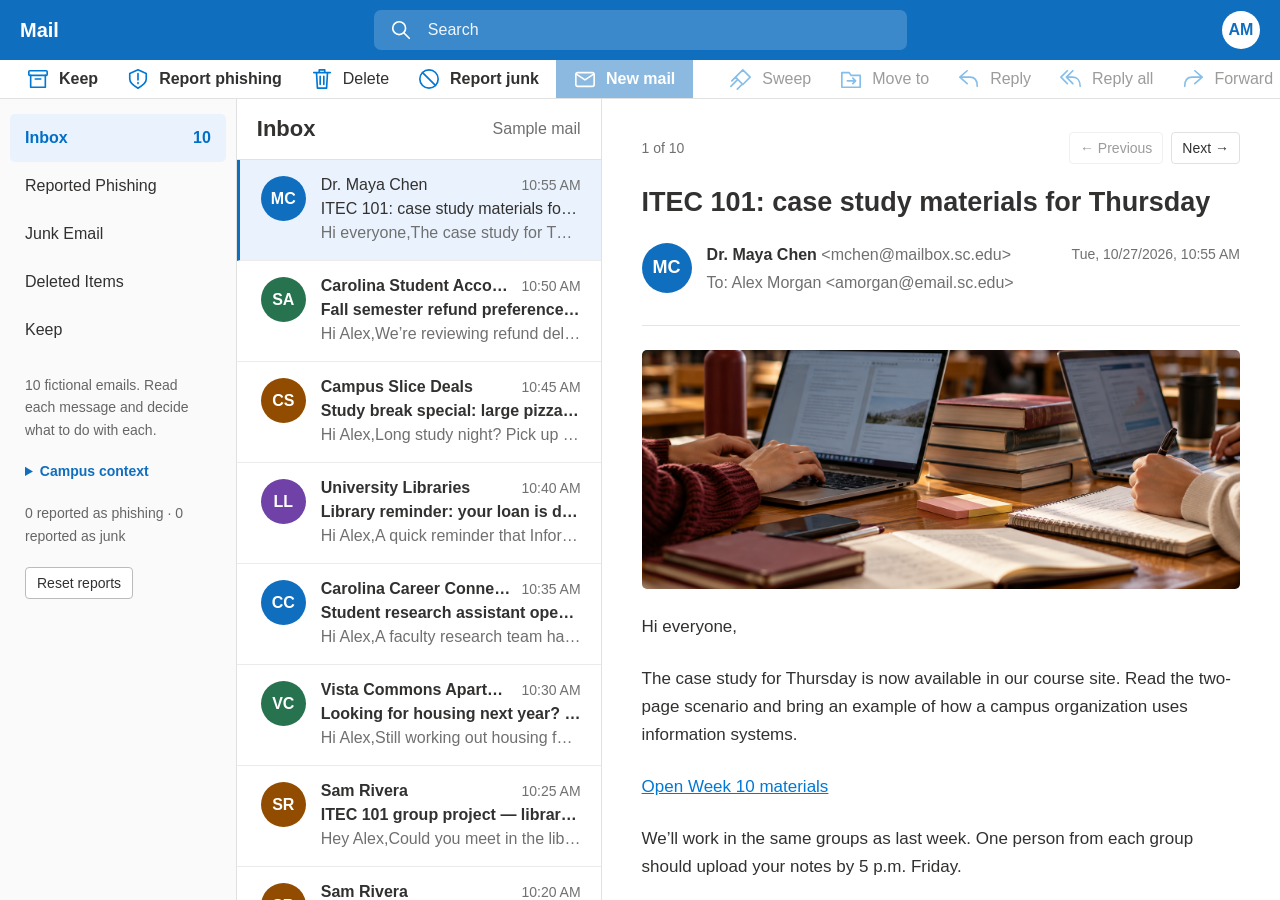
==== email-01.html @ 610f4bf8 "Add files via upload" ====
<!DOCTYPE html>
<html lang="en">
<head>
  <meta charset="UTF-8">
  <meta name="viewport" content="width=device-width, initial-scale=1.0">
  <meta name="description" content="A fictional college student inbox for evaluating sample emails.">
  <title>ITEC 101: case study materials for Thursday | Student Mail</title>
  <link rel="stylesheet" href="styles.css">
</head>
<body>
<!-- Reusable, locally embedded icons; no external libraries required. -->
<svg class="icon-definitions" xmlns="http://www.w3.org/2000/svg" aria-hidden="true"><defs>
  <symbol id="mail" viewBox="0 0 24 24"><rect x="2" y="5" width="20" height="15" rx="2"/><path d="m3 7 9 6 9-6"/></symbol>
  <symbol id="search-icon" viewBox="0 0 24 24"><circle cx="10" cy="10" r="7"/><path d="m15 15 6 6"/></symbol>
  <symbol id="delete" viewBox="0 0 24 24"><path d="M3 5h18M9 5V2h6v3M6 5l1 17h10l1-17M10 9v9M14 9v9"/></symbol>
  <symbol id="archive" viewBox="0 0 24 24"><path d="M4 8v13h16V8M9 12h6"/><rect x="2" y="3" width="20" height="5" rx="1"/></symbol>
  <symbol id="shield" viewBox="0 0 24 24"><path d="m12 2 9 4v6c0 5-9 10-9 10S3 17 3 12V6zM12 6v7M12 16v1"/></symbol>
  <symbol id="junk" viewBox="0 0 24 24"><circle cx="12" cy="12" r="10"/><path d="m5 5 14 14"/></symbol>
  <symbol id="sweep" viewBox="0 0 24 24"><path d="m14 2 8 8-8 8-8-8zM2 14l6-6M1 20l7-7M8 23l5-5"/></symbol>
  <symbol id="folder" viewBox="0 0 24 24"><path d="M2 5h8l2 3h10v13H2zM8 14h9m-3-3 3 3-3 3"/></symbol>
  <symbol id="reply" viewBox="0 0 24 24"><path d="m10 3-8 7 8 7M3 10h10c6 0 8 4 8 10"/></symbol>
  <symbol id="reply-all" viewBox="0 0 24 24"><path d="m8 3-7 7 7 7m6-14-7 7 7 7M8 10h6c5 0 8 4 8 10"/></symbol>
  <symbol id="forward" viewBox="0 0 24 24"><path d="m14 3 8 7-8 7M21 10H11c-6 0-8 4-8 10"/></symbol>
  <symbol id="tag" viewBox="0 0 24 24"><path d="M2 2h10l10 10-10 10L2 12z"/><circle cx="7" cy="7" r="1"/></symbol>
</defs></svg>
<header class="topbar">
  <span class="app-name">Mail</span>
  <div class="search-box"><svg class="icon" aria-hidden="true"><use href="#search-icon"/></svg><label class="sr-only" for="search">Search sample mail</label><input id="search" type="search" placeholder="Search"></div>
  <div class="profile" aria-label="Alex Morgan">AM</div>
</header>
<!-- Sample mail interface; no connection to an external mail service. -->
<nav class="toolbar" aria-label="Mail actions">
  <button class="new-mail" type="button"><svg class="icon"><use href="#mail"/></svg>New mail</button>
  <button id="delete-email" type="button"><svg class="icon"><use href="#delete"/></svg>Delete</button>
  <button id="keep-email" type="button"><svg class="icon"><use href="#archive"/></svg>Keep</button>
  <button id="report-phishing" type="button"><svg class="icon"><use href="#shield"/></svg>Report phishing</button>
  <button id="report-junk" type="button"><svg class="icon"><use href="#junk"/></svg>Report junk</button>
  <button type="button"><svg class="icon"><use href="#sweep"/></svg>Sweep</button>
  <button type="button"><svg class="icon"><use href="#folder"/></svg>Move to</button>
  <button type="button"><svg class="icon"><use href="#reply"/></svg>Reply</button>
  <button type="button"><svg class="icon"><use href="#reply-all"/></svg>Reply all</button>
  <button type="button"><svg class="icon"><use href="#forward"/></svg>Forward</button>
  <button type="button"><svg class="icon"><use href="#mail"/></svg>Unread</button>
  <button type="button"><svg class="icon"><use href="#tag"/></svg>Categorize</button>
</nav>
<main class="mail-layout">
  <aside class="folders" aria-label="Mail folders">
    <nav><ul>
      <li><button class="folder active" type="button" aria-current="page">Inbox</button></li>
      <li><button class="folder" type="button">Reported Phishing</button></li>
      <li><button class="folder" type="button">Junk Email</button></li>
      <li><button class="folder" type="button">Deleted Items</button></li>
      <li><button class="folder" type="button">Keep</button></li>
    </ul></nav>
    <p class="exercise-note">10 fictional emails. Read each message and decide what to do with each.</p>
    <details class="workplace-context"><summary>Campus context</summary><p>You are Alex Morgan, a student at the University of South Carolina, enrolled in ITEC 101. Sam Rivera and Jordan are in your project group. The people and messages in this exercise are fictional.</p><p>Campus email formats used here are <strong>@email.sc.edu</strong> for students and <strong>@mailbox.sc.edu</strong> for faculty and staff. Your class uses <strong>blackboard.sc.edu</strong>; student services are available through <strong>my.sc.edu</strong>.</p></details>
    <p id="report-summary" class="exercise-note"></p>
    <button id="reset-reports" class="reset-reports" type="button">Reset reports</button>
  </aside>
  <section class="inbox" aria-labelledby="inbox-heading">
    <header class="inbox-heading"><h1 id="inbox-heading">Inbox</h1><span class="muted sample-label">Sample mail</span></header>
    <p class="sr-only" id="mail-status" role="status" aria-live="polite"></p><ul class="message-list"></ul>
  </section>
  <article class="reading-pane" aria-labelledby="email-subject">
    <div class="reading-navigation"><span id="message-position"></span><div><button id="previous-email" type="button" aria-label="Previous email">← Previous</button><button id="next-email" type="button" aria-label="Next email">Next →</button></div></div>
    <div id="delete-feedback" class="delete-feedback" role="status" aria-live="polite" hidden><span id="delete-feedback-text"></span><button id="undo-delete" type="button">Undo delete</button></div>
    <div id="deleted-banner" class="delete-feedback" hidden><span>This email is in Deleted Items.</span><button id="restore-email" type="button">Restore to Inbox</button></div>
    <div id="keep-banner" class="keep-banner" role="status" aria-live="polite" hidden><span id="keep-confirmation"></span><button id="undo-keep" type="button">Undo keep</button></div>
    <div id="report-banner" class="report-banner" role="status" aria-live="polite" hidden><span id="report-confirmation"></span><button id="undo-report" type="button">Undo report</button></div>
    <h2 id="email-subject">ITEC 101: case study materials for Thursday</h2>
    <header class="email-header"><span class="avatar blue" aria-hidden="true">MC</span><div class="email-people"><p><strong>Dr. Maya Chen</strong> <span class="muted email-address">&lt;mchen@mailbox.sc.edu&gt;</span></p><p class="muted recipients">To: Alex Morgan &lt;amorgan@email.sc.edu&gt;</p></div><time datetime="2026-10-27T10:55">Tue 10/27/2026 10:55 AM</time></header>
    <div class="email-body"><p>Loading your campus inbox…</p><noscript>Enable JavaScript to browse the sample emails and report messages.</noscript></div>
  </article>
</main>
<script src="mail.js" defer></script>
</body>
</html>
---- styles.css ----
/* Colors and sizing are centralized so this recreation is easy to customize. */
:root { --blue: #106ebe; --link: #0078d4; --selected: #eaf3fd; --border: #e1e1e1; --muted: #707070; --text: #323130; }
* { box-sizing: border-box; }
body { margin: 0; font-family: "Segoe UI", Arial, sans-serif; color: var(--text); background: #fff; font-size: 16px; }
button, input { font: inherit; }
button { color: inherit; cursor: pointer; }
button:focus-visible, input:focus-visible, a:focus-visible { outline: 2px solid var(--link); outline-offset: -3px; }
.icon-definitions { position: absolute; width: 0; height: 0; overflow: hidden; }
.icon { width: 22px; height: 22px; fill: none; stroke: currentColor; stroke-width: 1.8; stroke-linecap: round; stroke-linejoin: round; flex-shrink: 0; }
.sr-only { position: absolute; width: 1px; height: 1px; overflow: hidden; clip-path: inset(50%); white-space: nowrap; }
.topbar { height: 60px; display: flex; align-items: center; justify-content: space-between; gap: 24px; padding: 0 20px; background: var(--blue); color: #fff; }
.app-name { font-size: 20px; font-weight: 600; }
.search-box { display: flex; align-items: center; gap: 14px; background: #ffffff2e; border-radius: 7px; width: 43%; padding: 0 16px; height: 40px; }
.search-box input { width: 100%; min-width: 0; border: 0; background: transparent; color: #fff; outline-offset: 3px; }
.search-box input::placeholder { color: #f1f6fc; opacity: 1; }
.profile { border-radius: 50%; width: 38px; height: 38px; background: #fff; color: var(--blue); display: grid; place-items: center; font-weight: 600; }
.toolbar { height: 39px; display: flex; align-items: stretch; gap: 5px; padding: 0 15px; border-bottom: 1px solid var(--border); overflow-x: auto; white-space: nowrap; }
.toolbar button { display: flex; align-items: center; gap: 10px; border: 0; background: transparent; padding: 0 12px; flex-shrink: 0; }
.toolbar button:hover { background: #f0f0f0; }
.toolbar .icon { color: var(--link); }
.toolbar .new-mail { background: var(--blue); color: #fff; font-weight: 600; padding-inline: 18px; margin-right: 20px; }
.toolbar .new-mail .icon { color: #fff; }
.toolbar .new-mail:hover { background: #005a9e; }
.mail-layout { display: grid; grid-template-columns: 18.5% 28.5% minmax(0, 1fr); height: calc(100dvh - 99px); }
.folders { padding: 15px 10px; background: #fafafa; border-right: 1px solid var(--border); overflow-y: auto; }
ul { list-style: none; padding: 0; margin: 0; }
.folder { width: 100%; display: flex; align-items: center; justify-content: space-between; min-height: 48px; padding: 10px 15px; background: transparent; border: 0; border-radius: 5px; text-align: left; }
.folder:hover { background: #eee; }
.folder.active { background: var(--selected); color: #006fc9; font-weight: 600; }
.folders h2 { font-size: 14px; text-transform: uppercase; color: #666; margin: 20px 15px 10px; font-weight: 600; }
.inbox { min-width: 0; border-right: 1px solid var(--border); overflow-y: auto; }
.inbox-heading { height: 61px; display: flex; justify-content: space-between; align-items: center; padding: 0 20px; border-bottom: 1px solid var(--border); }
.inbox-heading h1 { margin: 0; font-size: 22px; font-weight: 600; }
.inbox-heading button { border: 0; background: none; color: #666; padding: 8px 0 8px 12px; }
.message { min-height: 101px; display: flex; gap: 15px; padding: 16px 20px 15px 24px; border-bottom: 1px solid #ebebeb; }
.message.selected { background: var(--selected); border-left: 3px solid var(--blue); padding-left: 21px; }
.avatar { width: 45px; height: 45px; display: grid; place-items: center; border-radius: 50%; font-weight: 600; color: #fff; flex-shrink: 0; }
.blue { background: #106ebe; } .amber { background: #914c00; } .green { background: #28734f; } .purple { background: #7041a6; } .red { background: #af242d; }
.message-info { min-width: 0; flex: 1; }
.message-top { display: flex; align-items: baseline; justify-content: space-between; gap: 10px; margin: 0 0 3px; }
.sender { overflow: hidden; text-overflow: ellipsis; white-space: nowrap; }
time, .message-time { font-size: 14px; color: var(--muted); white-space: nowrap; }
.message p { margin: 0; white-space: nowrap; overflow: hidden; text-overflow: ellipsis; line-height: 1.5; }
.message .preview { color: var(--muted); }
.unread .sender, .unread .subject { font-weight: 600; }
.reading-pane { min-width: 0; padding: 33px 40px 24px; overflow-y: auto; }
.reading-pane > h2 { font-size: 27px; font-weight: 600; line-height: 1.25; margin: 0 0 23px; }
.email-header { display: flex; align-items: flex-start; gap: 15px; padding-bottom: 24px; border-bottom: 1px solid #e5e5e5; }
.email-header .avatar { width: 50px; height: 50px; font-size: 18px; }
.email-people { flex: 1; min-width: 0; }
.email-people p { margin: 1px 0 6px; line-height: 1.4; }
.email-address { overflow-wrap: anywhere; }
.email-header time { padding-top: 3px; }
.muted { color: var(--muted); }
.email-body { font-size: 17px; line-height: 1.65; }
.email-body p { margin: 24px 0 18px; }
.email-body ol { padding-left: 27px; margin: 18px 0; }
.email-body li { padding-left: 1px; margin-bottom: 5px; }
a { color: var(--link); }
.attachment { display: flex; align-items: center; gap: 15px; border: 1px solid #ddd; border-radius: 7px; width: min(465px, 100%); padding: 13px 18px; margin-top: 30px; line-height: 1.4; }
.doc-icon { background: #185abd; border-radius: 4px; width: 40px; height: 40px; display: grid; place-items: center; color: #fff; font-size: 14px; font-weight: 700; flex-shrink: 0; }
.attachment strong { font-size: 16px; overflow-wrap: anywhere; }
.file-size { display: block; font-size: 14px; }
.venue-details { display: none; }
.venue-details:target { display: block; margin-top: 25px; padding: 15px; background: var(--selected); border-radius: 6px; }
.venue-details h3, .venue-details p { margin: 0 0 8px; }
@media (min-width: 1800px) { body { font-size: 21px; } .topbar { height: 77px; } .toolbar { height: 47px; } .mail-layout { height: calc(100dvh - 124px); } .search-box { height: 51px; } .app-name { font-size: 24px; } .profile { width: 48px; height: 48px; } .folder { min-height: 61px; } .folders h2 { font-size: 18px; } .inbox-heading { height: 78px; } .inbox-heading h1 { font-size: 28px; } .message { min-height: 128px; padding: 20px 26px 18px 30px; gap: 20px; } .message.selected { padding-left: 27px; } .avatar { width: 58px; height: 58px; } time, .message-time { font-size: 19px; } .reading-pane { padding: 42px 50px 26px; } .reading-pane > h2 { font-size: 34px; margin-bottom: 28px; } .email-header .avatar { width: 64px; height: 64px; font-size: 22px; } .email-header { gap: 20px; padding-bottom: 29px; } .email-body { font-size: 22px; } .email-body p { margin: 30px 0 22px; } .attachment { width: 590px; padding: 17px 22px; margin-top: 38px; } .attachment strong { font-size: 20px; } .file-size { font-size: 18px; } .doc-icon { width: 51px; height: 51px; font-size: 17px; } }
@media (max-width: 1200px) { .mail-layout { grid-template-columns: 170px 310px minmax(0,1fr); } .reading-pane { padding: 25px; } .email-header { flex-wrap: wrap; } .email-header time { margin-left: 65px; } .email-body { font-size: 16px; } }
@media (max-width: 850px) { .mail-layout { grid-template-columns: 260px minmax(0,1fr); } .folders { display: none; } .message { padding-inline: 14px; gap: 10px; } .message.selected { padding-left: 11px; } .message .avatar { width: 34px; height: 34px; font-size: 13px; } .message-top { flex-wrap: wrap; gap: 0 8px; } .reading-pane > h2 { font-size: 24px; } .search-box { width: 60%; } }
@media (max-width: 600px) { .topbar { padding-inline: 14px; gap: 14px; } .app-name { font-size: 18px; } .search-box { flex: 1; padding-inline: 10px; gap: 8px; } .profile { width: 32px; height: 32px; font-size: 13px; flex-shrink: 0; } .toolbar { padding-inline: 0; } .toolbar .new-mail { margin-right: 5px; } .mail-layout { display: block; height: auto; } .inbox { border-right: 0; } .inbox-heading { height: 52px; } .message-list { display: flex; overflow-x: auto; border-bottom: 1px solid var(--border); } .message { min-width: 270px; width: 270px; min-height: 107px; border-bottom: 0; border-right: 1px solid var(--border); } .reading-pane { padding: 25px 20px; } .email-header { gap: 10px; } .email-header .avatar { width: 40px; height: 40px; font-size: 15px; } .email-header time { margin-left: 50px; font-size: 13px; } .email-people { font-size: 14px; } .email-address { display: block; } }

/* Interactive sample inbox */
.message-button { width: 100%; border-top: 0; border-right: 0; border-left: 0; background: #fff; text-align: left; font: inherit; }
.message-button:hover { background: #f4f7fb; }
.message-button.selected { background: var(--selected); border-left: 3px solid var(--blue); }
.message-info, .message-button .subject, .message-button .preview { display: block; }
.message-button .subject, .message-button .preview { white-space: nowrap; overflow: hidden; text-overflow: ellipsis; line-height: 1.5; }
.message-button .preview { color: var(--muted); }
.reading-navigation { display: flex; justify-content: space-between; align-items: center; gap: 12px; margin-bottom: 22px; color: var(--muted); font-size: 14px; }
.reading-navigation > div { display: flex; gap: 8px; }
.reading-navigation button { background: #fff; border: 1px solid var(--border); border-radius: 4px; padding: 7px 10px; color: var(--text); }
.reading-navigation button:hover:enabled { background: var(--selected); }
button:disabled { cursor: default; opacity: .48; }
.toolbar button:disabled:hover { background: transparent; }
.toolbar .new-mail:disabled:hover { background: var(--blue); }
.inbox-heading button[aria-pressed="true"] { color: var(--blue); font-weight: 600; }
.empty-list { padding: 25px; line-height: 1.6; color: var(--muted); }
.email-body .body-list { list-style: disc; padding-left: 26px; }
.email-table { border-collapse: collapse; width: 100%; max-width: 500px; margin-block: 20px; }
.email-table th, .email-table td { border-bottom: 1px solid var(--border); padding: 10px; text-align: left; }
.email-table th { font-weight: 600; }
.draft-note { padding: 12px; background: #fff6dd; border-radius: 4px; }
[hidden] { display: none !important; }
@media (max-width: 600px) { .message-list > li { flex-shrink: 0; } .reading-navigation { font-size: 12px; } .inbox-heading h1 { font-size: 20px; } }

/* Reporting exercise */
#report-phishing { order: -2; }
#report-junk { order: -1; }
.toolbar button#report-phishing, .toolbar button#report-junk { font-weight: 600; }
.report-banner { display: flex; align-items: center; justify-content: space-between; gap: 12px; padding: 14px 16px; margin-bottom: 22px; border: 1px solid #acd4b9; border-left: 4px solid #247043; background: #edf8f0; color: #225937; border-radius: 5px; font-size: 15px; }
.report-banner button, .reset-reports { padding: 7px 11px; background: #fff; color: var(--text); border: 1px solid #bbb; border-radius: 4px; font: inherit; }
.report-banner button { white-space: nowrap; }
.report-badge { display: block; width: fit-content; margin-top: 7px; padding: 2px 7px; border-radius: 4px; background: #e2f1e7; color: #225937; font-size: 12px; font-weight: 600; }
.exercise-note { margin: 20px 15px; font-size: 14px; line-height: 1.6; color: #666; }
.reset-reports { margin: 0 15px; font-size: 14px; }
@media (max-width: 850px) {
  .mail-layout { height: auto; }
  .folders { display: block; grid-column: 1 / -1; padding: 10px; border-bottom: 1px solid var(--border); }
  .folders nav ul { display: flex; overflow-x: auto; gap: 6px; }
  .folders nav li { flex-shrink: 0; }
  .folders .folder { gap: 12px; min-height: 40px; }
  .exercise-note { display: none; }
  #report-summary { display: inline-block; margin: 8px; font-size: 12px; }
  .reset-reports { margin: 5px; font-size: 12px; }
  .reading-pane, .inbox { max-height: calc(100dvh - 220px); }
}
@media (max-width: 600px) {
  .reading-pane, .inbox { max-height: none; }
  .message { min-height: 135px; }
  .report-banner { flex-wrap: wrap; font-size: 14px; }
}
.workplace-context { margin: 18px 15px; font-size: 14px; line-height: 1.5; color: #555; }
.workplace-context summary { cursor: pointer; color: var(--blue); font-weight: 600; }
.workplace-context strong { overflow-wrap: anywhere; }
@media (max-width: 850px) { .workplace-context { margin: 8px; font-size: 13px; } }

#delete-email { order: -1; }
.delete-feedback { display: flex; align-items: center; justify-content: space-between; gap: 12px; margin-bottom: 18px; padding: 14px 16px; border: 1px solid #b9cde4; border-left: 4px solid var(--blue); border-radius: 5px; background: #eef5fc; color: #234c77; font-size: 15px; }
.delete-feedback span { overflow-wrap: anywhere; }
.delete-feedback button { padding: 7px 11px; border: 1px solid #a4b8ce; border-radius: 4px; background: white; color: var(--text); white-space: nowrap; }
@media (max-width: 600px) { .delete-feedback { flex-wrap: wrap; font-size: 14px; } }

.email-image { display: block; width: 100%; max-width: 600px; aspect-ratio: 2.5 / 1; height: auto; object-fit: cover; border-radius: 5px; margin: 24px 0; background: #f2f2f2; }
@media (max-width: 600px) { .email-image { aspect-ratio: 2 / 1; margin: 18px 0; } }

#keep-email { order: -3; font-weight: 600; }
.keep-banner { display: flex; align-items: center; justify-content: space-between; gap: 12px; margin-bottom: 18px; padding: 14px 16px; border: 1px solid #c1cddd; border-left: 4px solid #45688b; border-radius: 5px; background: #f1f5fa; color: #2b4a68; font-size: 15px; }
.keep-banner button { padding: 7px 11px; border: 1px solid #a4b8ce; border-radius: 4px; background: #fff; color: var(--text); white-space: nowrap; }
.keep-badge { background: #e6edf7; color: #2b4a68; }
@media (max-width: 600px) { .keep-banner { flex-wrap: wrap; font-size: 14px; } }
/* Email rows are real hyperlinks with the original inbox appearance. */
a.message-button { color: inherit; text-decoration: none; cursor: pointer; }
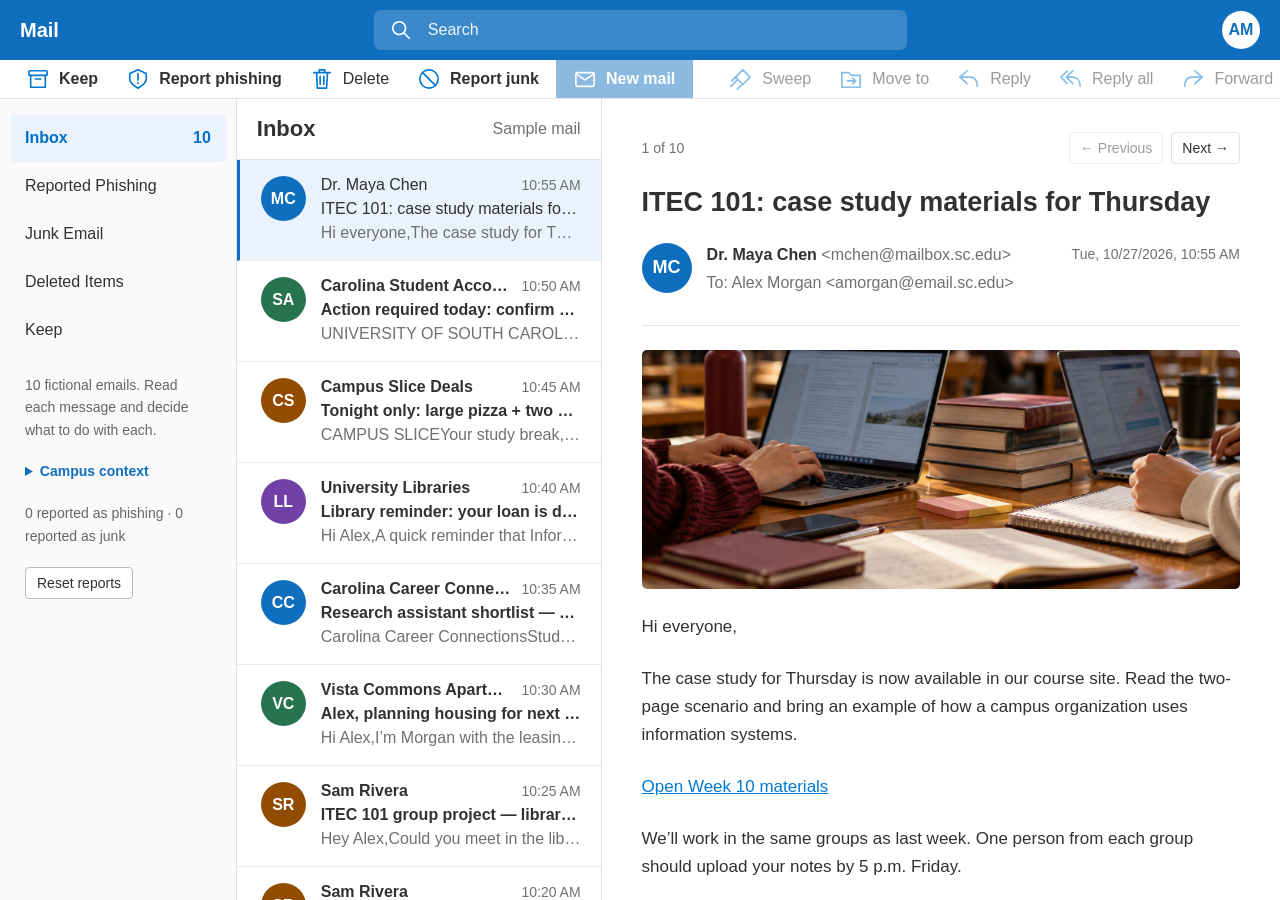
==== commit 9346a2bb: "Add files via upload" ====
--- a/email-01.html
+++ b/email-01.html
@@ -53,7 +53,7 @@
       <li><button class="folder" type="button">Keep</button></li>
     </ul></nav>
     <p class="exercise-note">10 fictional emails. Read each message and decide what to do with each.</p>
-    <details class="workplace-context"><summary>Campus context</summary><p>You are Alex Morgan, a student at the University of South Carolina, enrolled in ITEC 101. Sam Rivera and Jordan are in your project group. The people and messages in this exercise are fictional.</p><p>Campus email formats used here are <strong>@email.sc.edu</strong> for students and <strong>@mailbox.sc.edu</strong> for faculty and staff. Your class uses <strong>blackboard.sc.edu</strong>; student services are available through <strong>my.sc.edu</strong>.</p></details>
+    <details class="workplace-context"><summary>Campus context</summary><p>You are Alex Morgan, a student at the University of South Carolina, enrolled in ITEC 101. Sam Rivera and Jordan are in your project group. The people and messages in this exercise are fictional.</p><p>Campus email formats used here are <strong>@email.sc.edu</strong> for students and <strong>@mailbox.sc.edu</strong> for faculty and staff. Your class uses <strong>blackboard.sc.edu</strong>; student services are available through <strong>my.sc.edu</strong>.</p><p>For this exercise, you have not subscribed to business promotional mailing lists or requested information about pizza offers, apartments, or textbook rentals.</p></details>
     <p id="report-summary" class="exercise-note"></p>
     <button id="reset-reports" class="reset-reports" type="button">Reset reports</button>
   </aside>
--- a/styles.css
+++ b/styles.css
@@ -140,3 +140,21 @@
 @media (max-width: 600px) { .keep-banner { flex-wrap: wrap; font-size: 14px; } }
 /* Email rows are real hyperlinks with the original inbox appearance. */
 a.message-button { color: inherit; text-decoration: none; cursor: pointer; }
+
+/* Fictional message-specific formatting; difficulty never appears in the inbox. */
+.message-card { max-width: 640px; margin: 24px 0; border: 1px solid #dedede; background: #fff; }
+.message-brand { padding: 22px 24px; font-weight: 700; letter-spacing: .035em; line-height: 1.4; }
+.message-brand span { display: block; margin-top: 5px; font-weight: 400; font-size: .8em; letter-spacing: 0; }
+.garnet-brand { background: #73000a; color: #fff; }
+.neutral-brand { background: #f2f5f8; color: #24425a; border-bottom: 3px solid #48677d; }
+.pizza-brand { background: #873518; color: #fff; }
+.newsletter-brand { background: #f1f2ee; color: #354a3d; border-bottom: 1px solid #d9ded8; }
+.message-card-content { padding: 0 24px 5px; }
+.email-body .message-eyebrow { font-size: .73em; font-weight: 600; letter-spacing: .07em; color: #656565; margin-top: 23px; }
+.email-body .message-reference { font-size: .8em; line-height: 1.6; color: #606060; }
+.message-footer { padding: 16px 24px; background: #f7f7f7; border-top: 1px solid #e5e5e5; color: #606060; font-size: .75em; line-height: 1.65; }
+.email-body a.message-cta { display: inline-block; padding: 11px 18px; background: #106ebe; color: white; border-radius: 3px; text-decoration: none; font-weight: 600; }
+.email-body .promotion-image { margin: 0; max-width: 100%; border-radius: 0; }
+.promotion-headline { font-size: 1.5em; line-height: 1.25; margin: 16px 0; }
+.email-body .newsletter-checklist { list-style: decimal; }
+@media (max-width: 600px) { .message-brand, .message-card-content, .message-footer { padding-inline: 16px; } }
